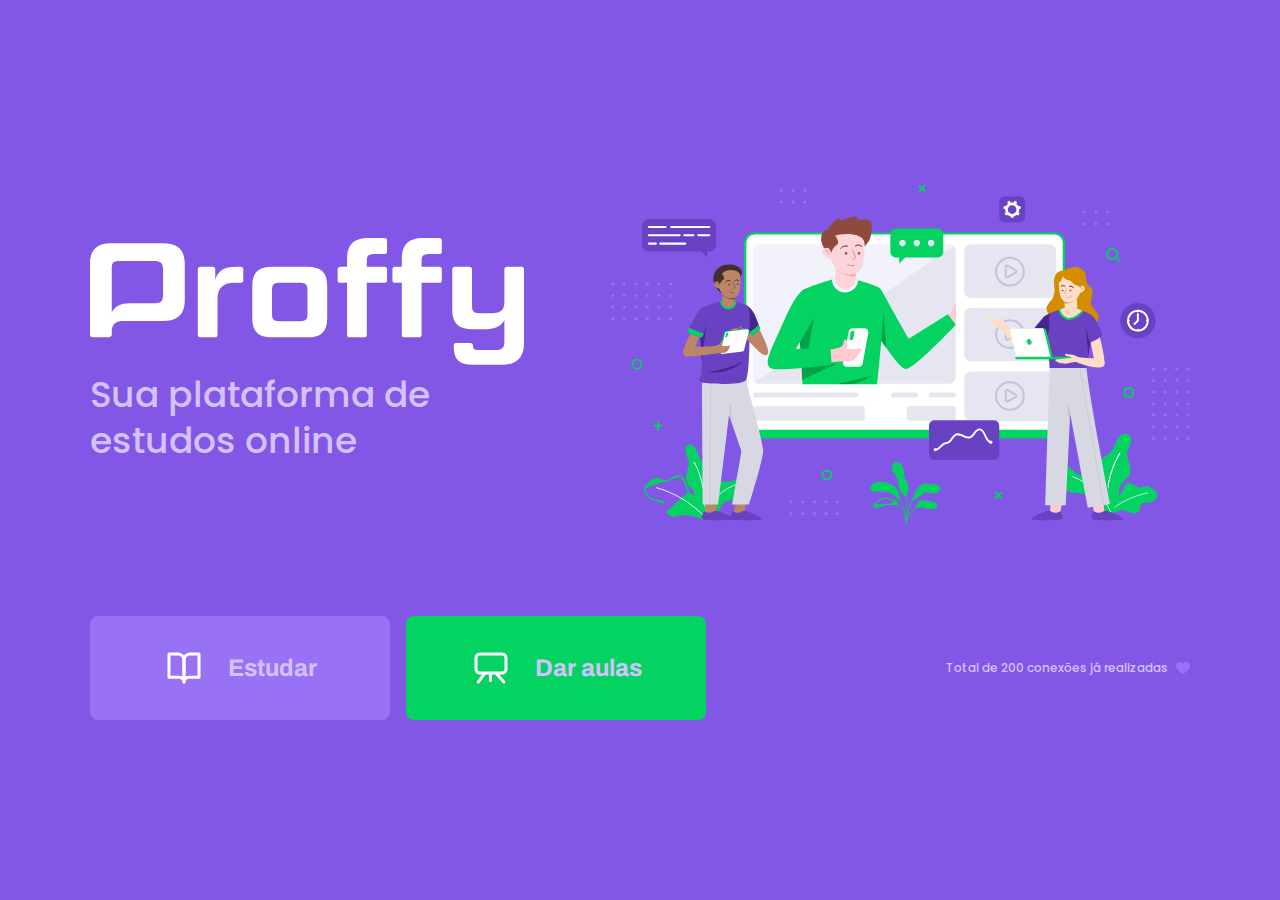
==== index.html @ 89056ade "first commit" ====
<!DOCTYPE html>
<html lang="en">
<head>
    <meta charset="UTF-8">
    <meta name="viewport" content="width=device-width, initial-scale=1.0">
    <title>Proffy | Sua plataforma de estudos online</title>

    <link rel="stylesheet" href="./styles/main.css">
    <link rel="stylesheet" href="./styles/partials/page-landing.css">

    <link href="https://fonts.googleapis.com/css2?family=Archivo:wght@400;700&amp;family=Poppins:wght@400;600&amp;display=swap" rel="stylesheet">
</head>
<body id="page-landing">
    <div id="container">
        <div class="logo-container">
            <img src="/images/logo.svg" alt="Proffy">
            <h2>Sua plataforma de estudos online</h2>
        </div>
        
        <img class="hero-image" src="/images/landing.svg" alt="Plataforma de Estudos">
    
        
      <div class="buttons-container">
        <a href="/study.html" class="study">
            <img src="/images/icons/study.svg" alt="Estudar">
            Estudar
        </a>

         <a href="/give-classes.html" class="give-classes">
            <img src="/images/icons/give-classes.svg" alt="Dar aulas">
            Dar aulas
        </a>      
      </div>

    <p class="total-connections">Total de 200 conexões já realizadas
        <img src="/images/icons/purple-heart.svg" alt="Coração Roxo">
    </p>
    


    </div>
    
</body>
</html>
---- styles/main.css ----
:root {
    --color-background: #F0F0F7;
    --color-primary-lighter: #9871F5;
    --color-primary-light: #916BEA;
    --color-primary: #8257E5;
    --color-primary-dark: #774DD6;
    --color-primary-darker: #6842c2;
    --color-secondary: #04D361;
    --color-secondary-dark: #04BF58;
    --color-title-in-primary: #FFFFFF;
    --color-text-in-primary: #D4C2FF;
    --color-text-title: #32264D;
    --color-text-complement: #9C98A6;
    --color-text-base: #6A6180;
    --color-line-in-white: #E6E6F0;
    --color-input-background: #F8F8FC;
    --color-button-text: #FFFFFF;
    --color-box-base: #FFFFFF;
    --color-box-footer: #FAFAFC;
    --color-small-info: #C1BCCC;

    /* tamanho da fonte padrão: 16px - 100% - 1 rem */
    font-size: 60%; /* controle das medidas rem */

    /* rem - relativo ao root */
    /* em - relativo ao elemento anterior */
}

*{
    margin: 0;
    padding: 0;
    box-sizing: border-box;
}

html, 
body{
    height: 100vh;
}

body{
    background-color: var(--color-background);
    display: flex;
    align-items: center;
    justify-content: center;
}


body,
input,
button,
textarea{
    font: 500 1.6rem Poppins;
    color: var(--color-text-base);
}

#container{
    width: 90vw;
    max-width: 700px;
}

@media (min-width: 700px){
    :root{
        font-size: 62.5%; 
    }
}
---- styles/partials/page-landing.css ----
#page-landing{
    background: var(--color-primary);

}

#page-landing #container{
    color: var(--color-text-in-primary);
}

.logo-container img{
    height: 10rem;
}

.logo-container{
    
    margin-bottom: 3.2rem;
}

.logo-container h2{
    font-weight: 500;
    font-size: 3.6rem;
    line-height: 4.6rem;
    margin-bottom: 0.8rem;
}

.hero-image{
    width: 100%;
}

.buttons-container{
    display: flex;
    justify-content: center;
    margin: 3.2rem 0;
}

.buttons-container a{
    width: 30rem;
    height: 10.4rem;
    border-radius: 0.8rem;
    margin-right: 1.6rem;
    font: 700 2.4rem Archivo;
    display: flex;
    align-items: center;
    justify-content: center;
    text-decoration: none;
    color: var(--color-buton-text);
    transition: background 0.2s;
}

.buttons-container a img{
    width: 4rem;
    margin-right: 2.4rem;
}


.buttons-container a.study{
    background: var(--color-primary-lighter);
}

.buttons-container a.study:hover{
    background: var(--color-primary-light);
}

.buttons-container a.give-classes{
    background: var(--color-secondary);
    margin-right: 0rem;
}

.buttons-container a.give-classes:hover{
    background: var(--color-secondary-dark);
}

.total-connections{
    font-size:1.8rem;
    display:flex;
    align-items: center;
    justify-content: center;
}

.total-connections img{
    margin-left: 0.8rem;
}

@media (max-width: 699px){
    :root{
        font-size: 40%;
    }
}

@media(min-width: 1100px){
    #page-landing #container{
        max-width: 1100px;
        display: grid;
        grid-template-columns: 2fr 1fr 2fr;
        grid-template-rows: 350px 1fr;
        grid-template-areas: 
        "proffy image image"
        "button button texting";
        column-gap: 87px;
        row-gap: 86px;

    }

    .logo-container{
        grid-area: proffy;
        text-align: inicial;
        align-self: center;
        margin: 0;
    }

    .logo-container img{
        height: 127px;

    }

    .hero-image{
        grid-area: image;
        height: 350px;
    }

    .buttons-container{
        grid-area: button;
        justify-content: flex-start;
        margin:0;
    }

    .total-connections{
        grid-area: texting;
        justify-self: end ;
        font-size: 1.2rem;
    }
}
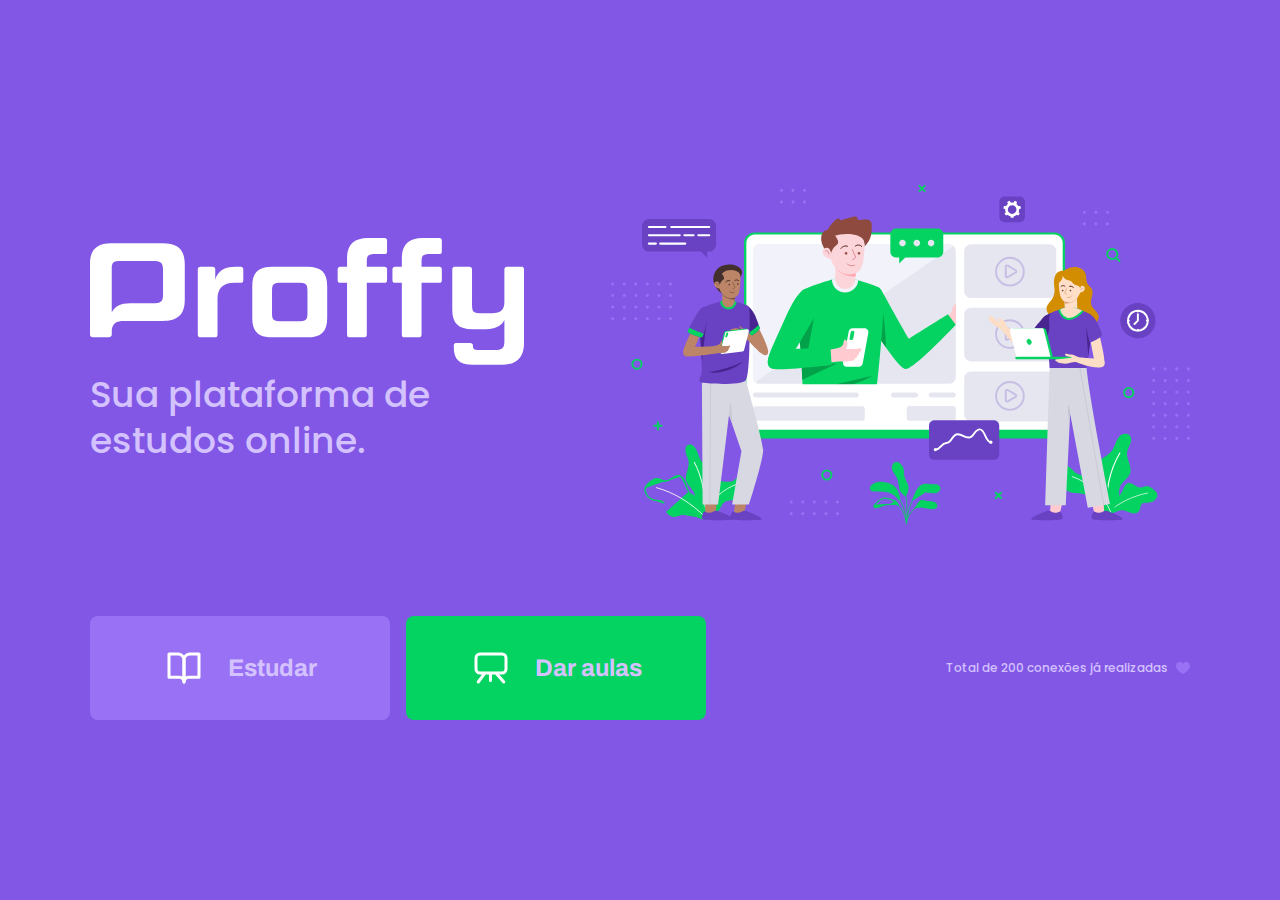
==== commit 419c3206: "aula01 e 02" ====
--- a/index.html
+++ b/index.html
@@ -14,7 +14,7 @@
     <div id="container">
         <div class="logo-container">
             <img src="/images/logo.svg" alt="Proffy">
-            <h2>Sua plataforma de estudos online</h2>
+            <h2>Sua plataforma de estudos online.</h2>
         </div>
         
         <img class="hero-image" src="/images/landing.svg" alt="Plataforma de Estudos">
